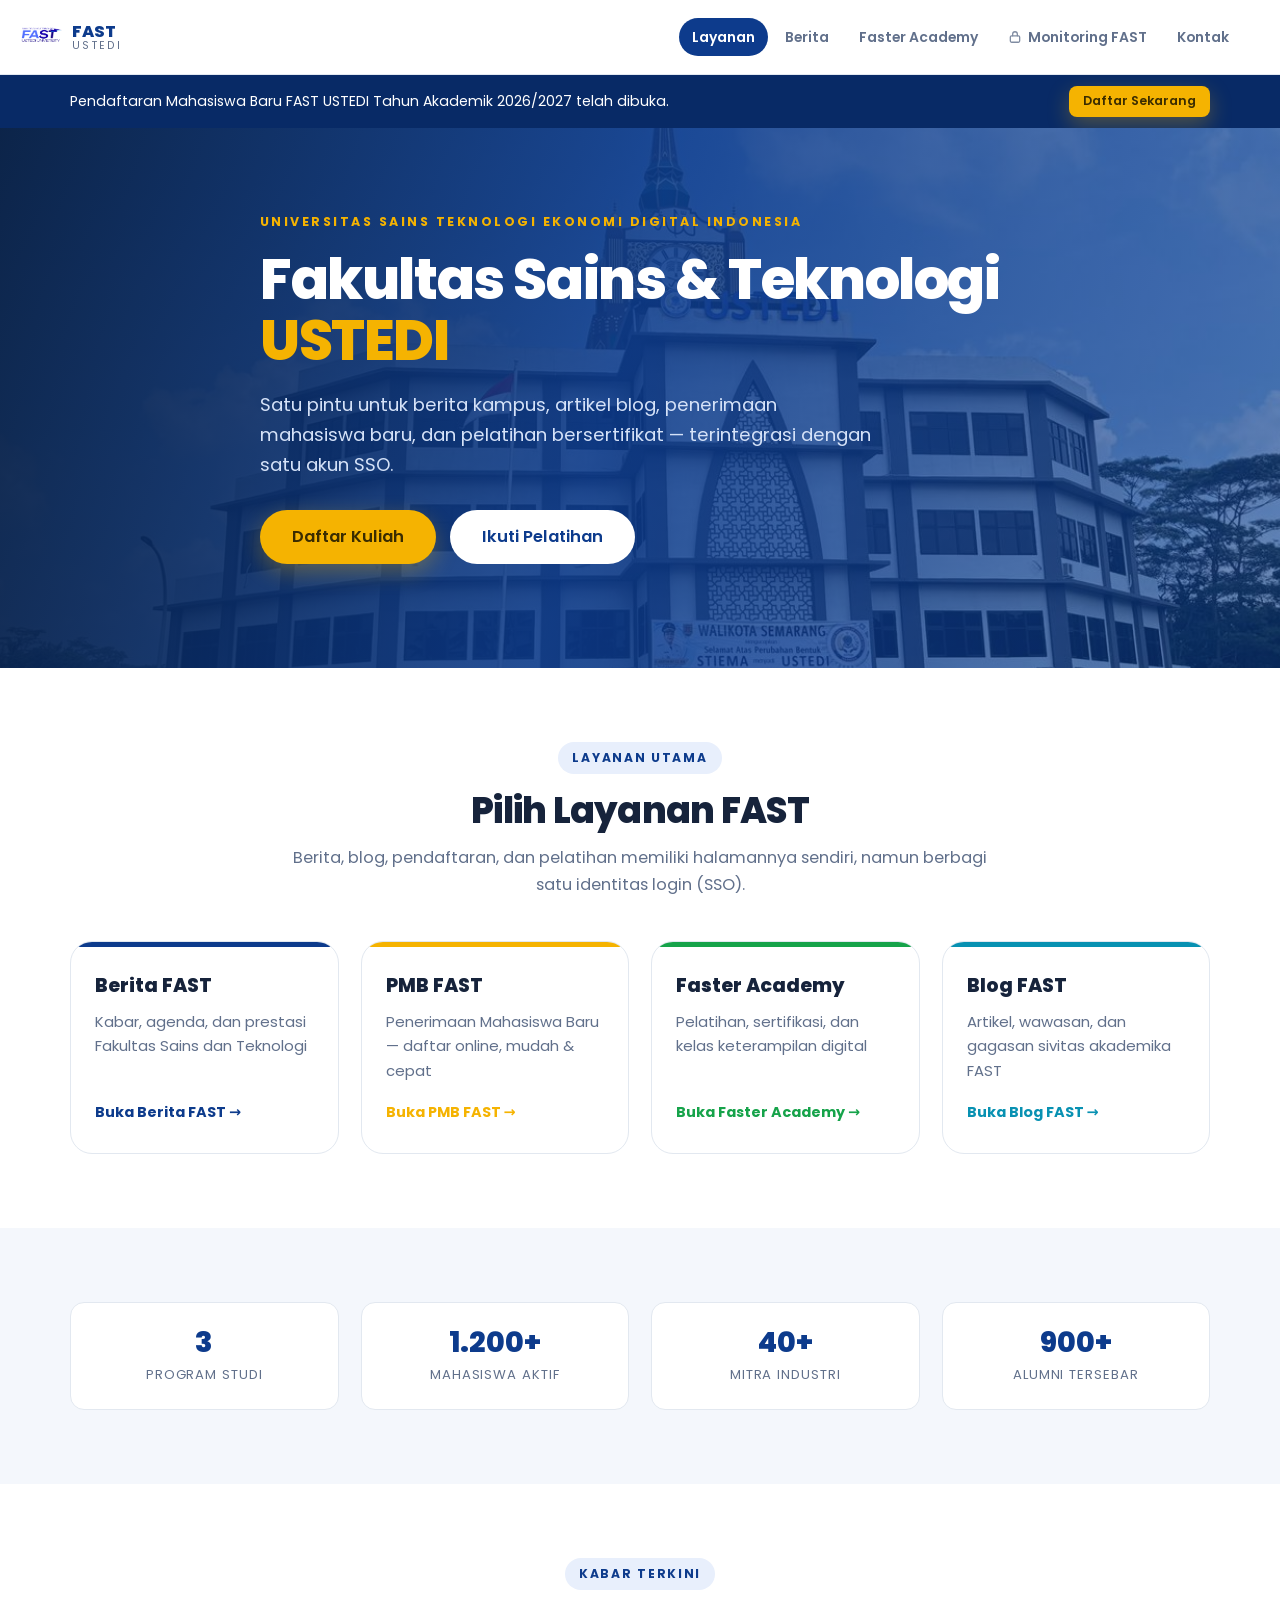
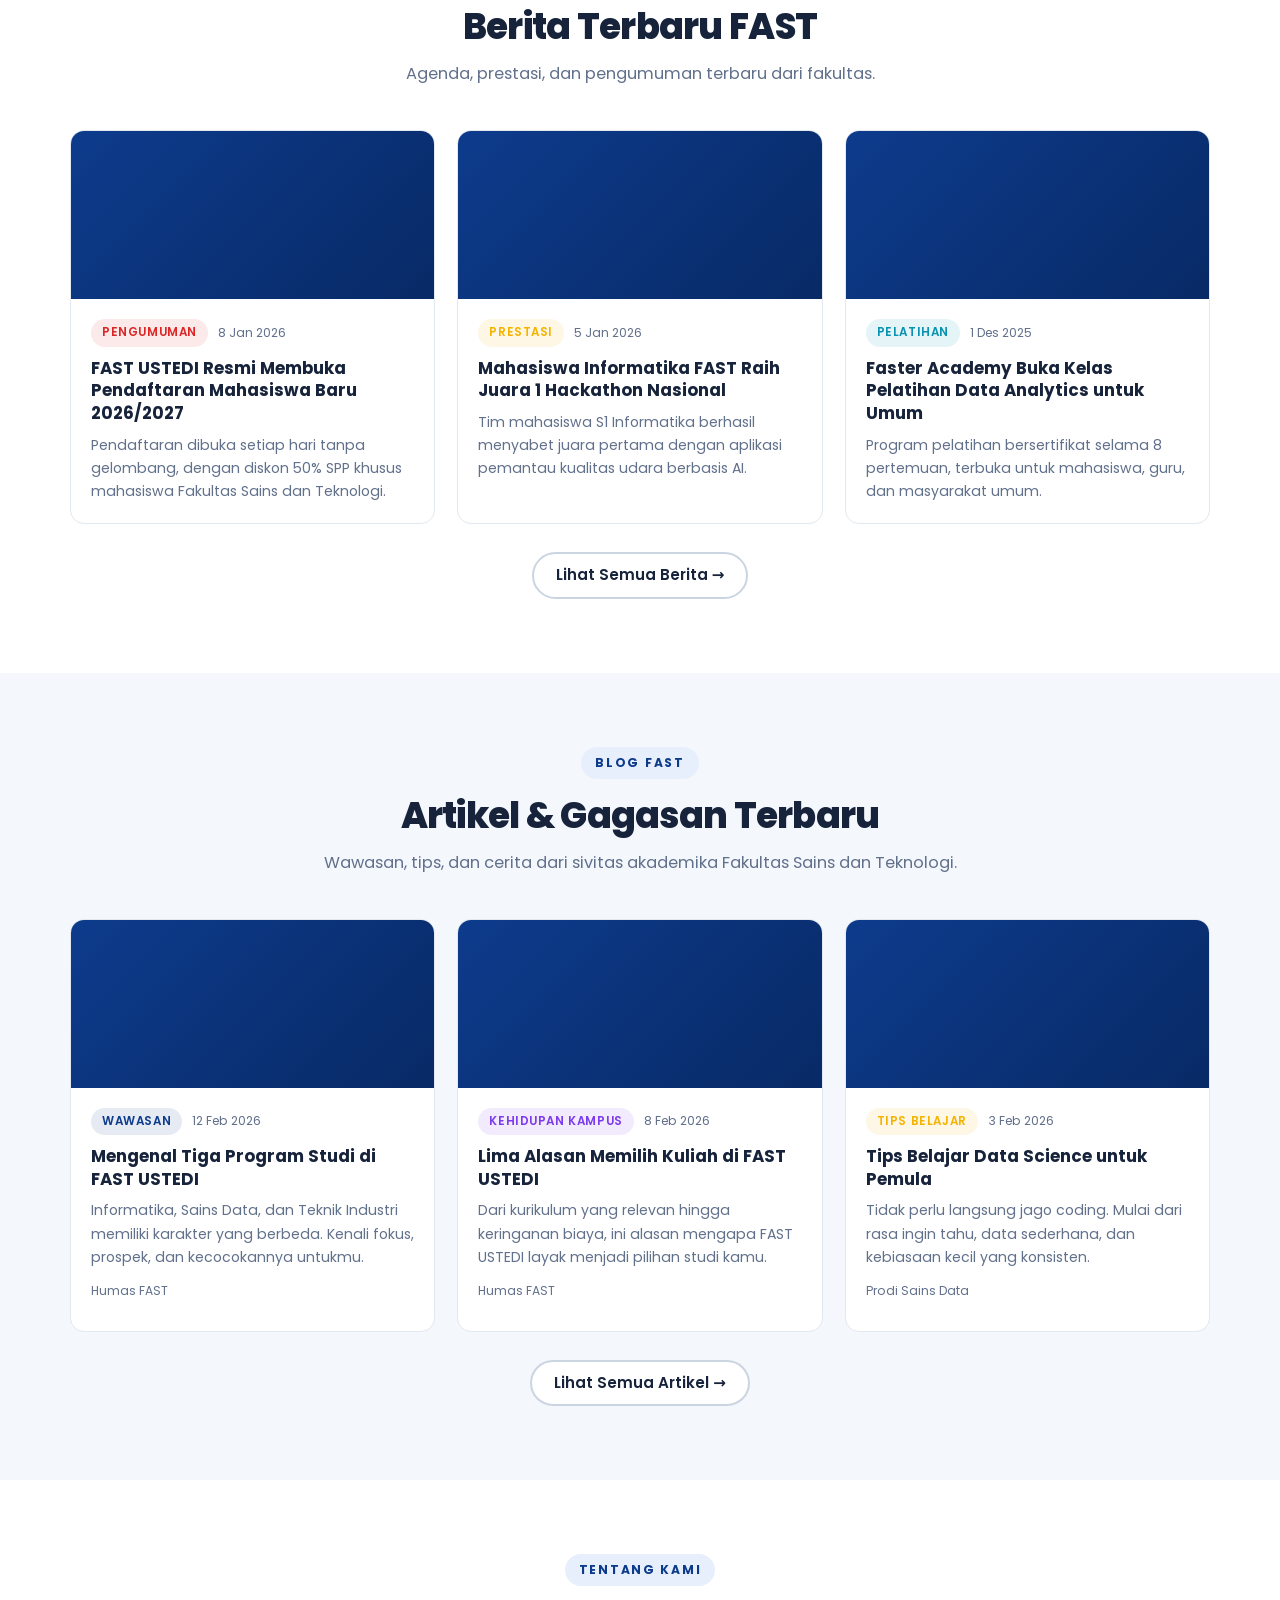
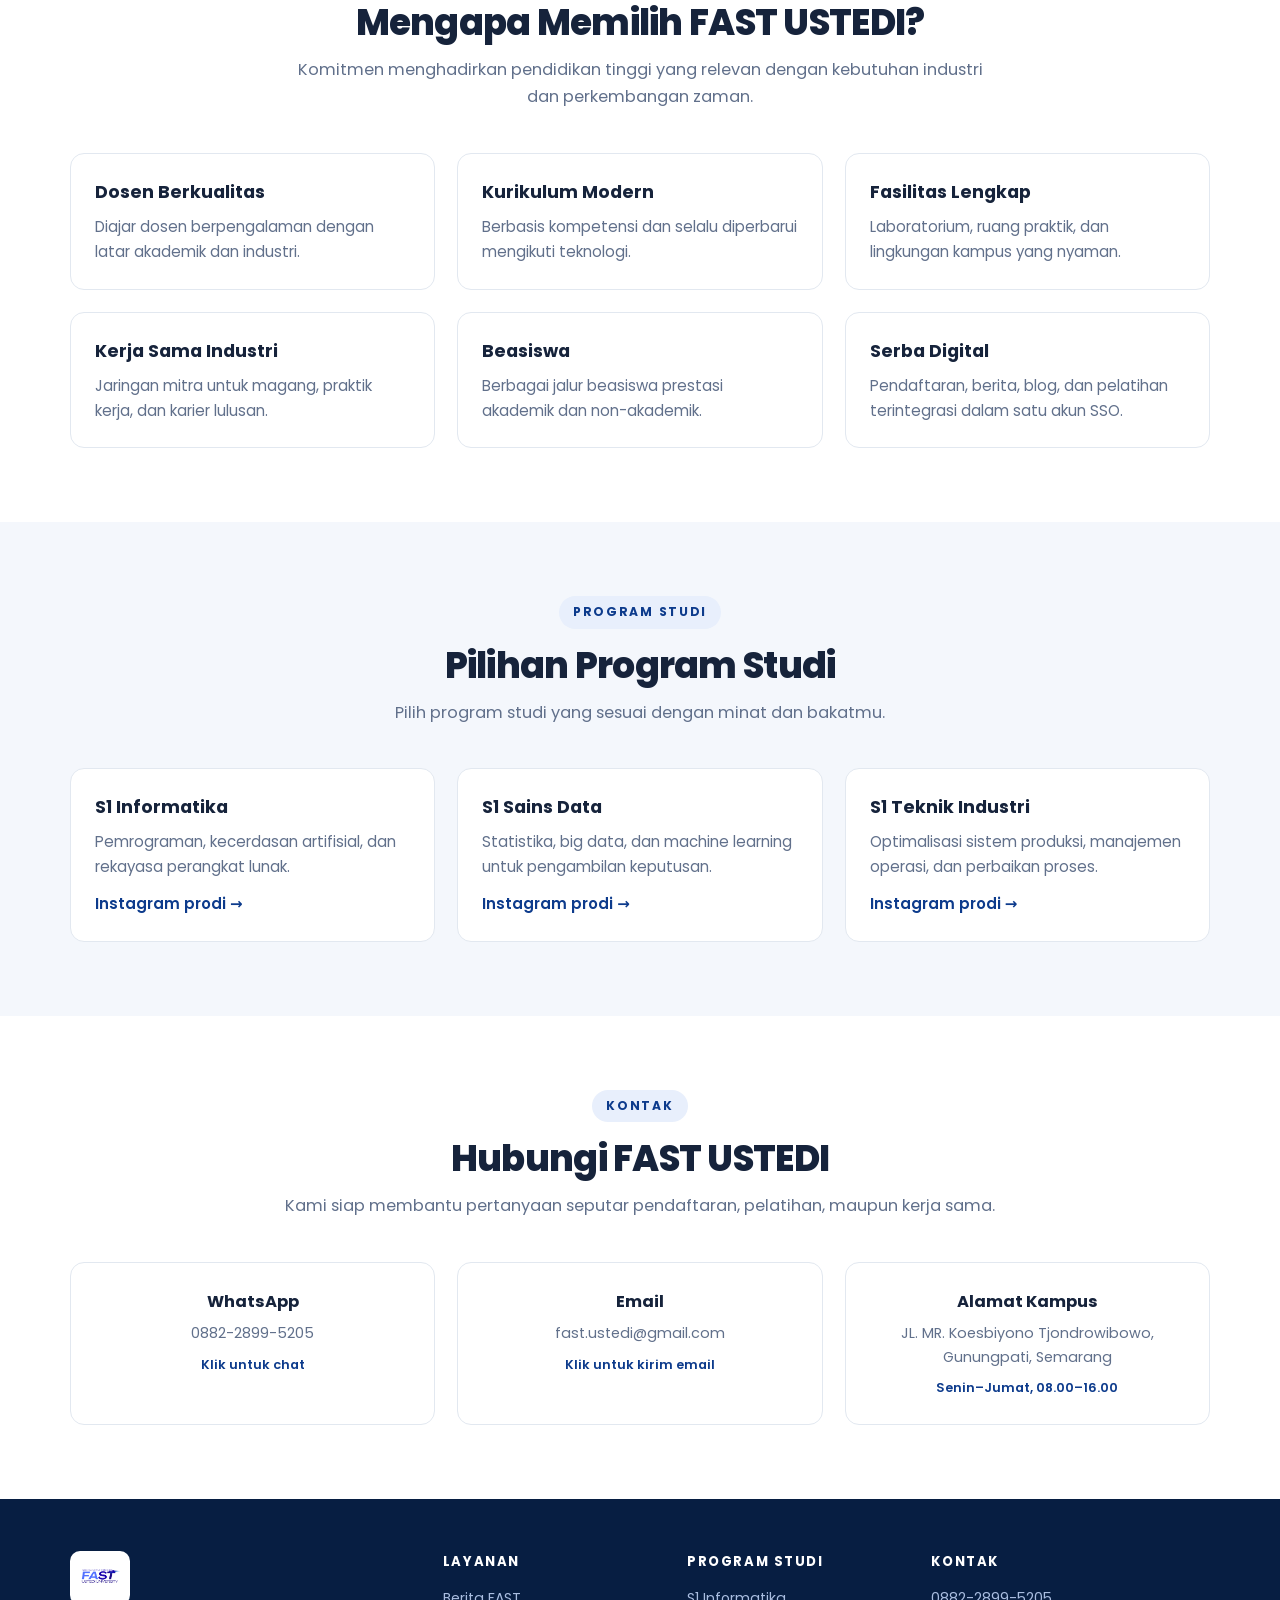
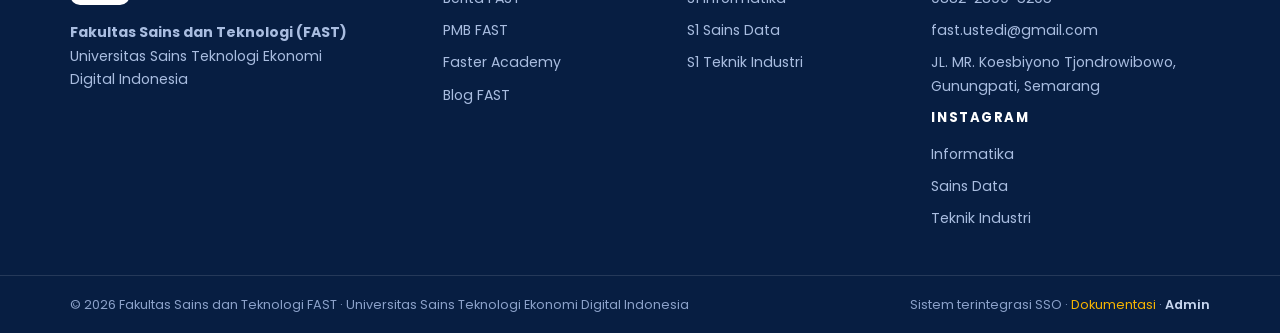
==== index.html @ b4bb08a5 "Tambah logo, alamat, dan kontak pada header export PDF Monitoring" ====
<!DOCTYPE html>
<html lang="id">
<head>
  <meta charset="UTF-8" />
  <meta name="viewport" content="width=device-width, initial-scale=1.0" />
  <meta name="description" content="Portal resmi Fakultas Sains dan Teknologi USTEDI — Berita, Blog, Penerimaan Mahasiswa Baru (PMB), dan Faster Academy dalam satu sistem terintegrasi SSO." />
  <meta name="theme-color" content="#0d3b8c" />
  <title>FAST USTEDI — Fakultas Sains dan Teknologi</title>
  <link rel="icon" href="/assets/img/logo-fast.png" />
  <link rel="preconnect" href="https://fonts.googleapis.com" />
  <link rel="preconnect" href="https://fonts.gstatic.com" crossorigin />
  <link href="https://fonts.googleapis.com/css2?family=Poppins:wght@400;500;600;700;800&display=swap" rel="stylesheet" />
  <link rel="stylesheet" href="/assets/css/fast.css?v=20261122i" />
  <link rel="stylesheet" href="/assets/css/portal.css?v=20261122i" />
</head>
<body class="portal">

  <div id="fast-header"></div>

  <!-- ===== PENGUMUMAN ===== -->
  <div class="pengumuman" id="pengumuman" hidden>
    <div class="wadah pengumuman-inner">
      <p id="pengumumanTeks"></p>
      <a href="#" id="pengumumanTautan" class="btn btn-aksen btn-mini">Selengkapnya</a>
    </div>
  </div>

  <!-- ===== HERO ===== -->
  <section class="hero">
    <div class="hero-bg" role="img" aria-label="Gedung USTEDI"></div>
    <div class="hero-tirai"></div>
    <div class="wadah hero-isi">
      <p class="hero-label" id="heroLabel">Universitas Sains Teknologi Ekonomi Digital Indonesia</p>
      <h1 id="heroJudul">Fakultas Sains &amp; Teknologi <span>USTEDI</span></h1>
      <p class="hero-sub" id="heroSub">
        Satu pintu untuk <strong>berita kampus</strong>, <strong>artikel blog</strong>,
        <strong>penerimaan mahasiswa baru</strong>, dan <strong>pelatihan bersertifikat</strong>
        — terintegrasi dengan satu akun SSO.
      </p>
      <div class="hero-aksi" id="heroAksi">
        <a href="/pmb/" class="btn btn-aksen btn-besar">Daftar Kuliah</a>
        <a href="https://script.google.com/macros/s/AKfycbxTc4rtNssp0LhMGoki5HW8PzXGcHeCmduIZ-xv4vrhisEWEd77s3qkzeuM16XjlFhzEQ/exec" target="_blank" rel="noopener" class="btn btn-putih btn-besar">Ikuti Pelatihan</a>
      </div>
    </div>
  </section>

  <!-- ===== TIGA LAYANAN ===== -->
  <section class="bagian" id="layanan">
    <div class="wadah">
      <div class="bagian-kepala">
        <span class="bagian-label">Layanan Utama</span>
        <h2 class="bagian-judul">Pilih Layanan FAST</h2>
        <p class="bagian-desk">Berita, blog, pendaftaran, dan pelatihan memiliki halamannya sendiri, namun berbagi satu identitas login (SSO).</p>
      </div>
      <div class="grid grid-4" id="kartuLayanan"></div>
    </div>
  </section>

  <!-- ===== STATISTIK ===== -->
  <section class="bagian bagian-alt" id="statistik">
    <div class="wadah">
      <div class="grid grid-4" id="statistikGrid"></div>
    </div>
  </section>

  <!-- ===== BERITA TERBARU ===== -->
  <section class="bagian" id="berita-terbaru">
    <div class="wadah">
      <div class="bagian-kepala">
        <span class="bagian-label">Kabar Terkini</span>
        <h2 class="bagian-judul">Berita Terbaru FAST</h2>
        <p class="bagian-desk">Agenda, prestasi, dan pengumuman terbaru dari fakultas.</p>
      </div>
      <div class="grid grid-3" id="beritaGrid">
        <div class="pemuat"><span class="pemuat-lingkar"></span><span>Memuat berita…</span></div>
      </div>
      <div class="tengah mt-3">
        <a href="/berita/" class="btn btn-garis">Lihat Semua Berita →</a>
      </div>
    </div>
  </section>

  <!-- ===== BLOG TERBARU ===== -->
  <section class="bagian bagian-alt" id="blog-terbaru">
    <div class="wadah">
      <div class="bagian-kepala">
        <span class="bagian-label">Blog FAST</span>
        <h2 class="bagian-judul">Artikel &amp; Gagasan Terbaru</h2>
        <p class="bagian-desk">Wawasan, tips, dan cerita dari sivitas akademika Fakultas Sains dan Teknologi.</p>
      </div>
      <div class="grid grid-3" id="blogGrid">
        <div class="pemuat"><span class="pemuat-lingkar"></span><span>Memuat artikel…</span></div>
      </div>
      <div class="tengah mt-3">
        <a href="/blog/" class="btn btn-garis">Lihat Semua Artikel →</a>
      </div>
    </div>
  </section>

  <!-- ===== KEUNGGULAN ===== -->
  <section class="bagian" id="keunggulan">
    <div class="wadah">
      <div class="bagian-kepala">
        <span class="bagian-label">Tentang Kami</span>
        <h2 class="bagian-judul">Mengapa Memilih FAST USTEDI?</h2>
        <p class="bagian-desk">Komitmen menghadirkan pendidikan tinggi yang relevan dengan kebutuhan industri dan perkembangan zaman.</p>
      </div>
      <div class="grid grid-3" id="keunggulanGrid"></div>
    </div>
  </section>

  <!-- ===== PROGRAM STUDI ===== -->
  <section class="bagian bagian-alt" id="program-studi">
    <div class="wadah">
      <div class="bagian-kepala">
        <span class="bagian-label">Program Studi</span>
        <h2 class="bagian-judul">Pilihan Program Studi</h2>
        <p class="bagian-desk">Pilih program studi yang sesuai dengan minat dan bakatmu.</p>
      </div>
      <div class="grid grid-3" id="prodiGrid"></div>
    </div>
  </section>

  <!-- ===== KONTAK ===== -->
  <section class="bagian" id="kontak">
    <div class="wadah">
      <div class="bagian-kepala">
        <span class="bagian-label">Kontak</span>
        <h2 class="bagian-judul">Hubungi FAST USTEDI</h2>
        <p class="bagian-desk">Kami siap membantu pertanyaan seputar pendaftaran, pelatihan, maupun kerja sama.</p>
      </div>
      <div class="grid grid-3" id="kontakGrid"></div>
    </div>
  </section>

  <div id="fast-footer"></div>

  <script>window.FAST_BASE = "/";</script>
  <script>window.FAST_PAGE = { modul: "portal", nav: [{ label: "Layanan", href: "#layanan" }, { label: "Berita", href: "#berita-terbaru" }, { label: "Blog", href: "#blog-terbaru" }, { label: "Kontak", href: "#kontak" }] };</script>
  <script src="/assets/js/config.js?v=20261122i"></script>
  <script src="/assets/js/cms.js?v=20261122i"></script>
  <script src="/assets/js/data.js?v=20261122i"></script>
  <script src="/assets/js/auth.js?v=20261122i"></script>
  <script src="/assets/js/ui.js?v=20261122i"></script>
  <script src="/assets/js/monitoring.js?v=20261122i"></script>
  <script src="/assets/js/portal.js?v=20261122i"></script>
</body>
</html>
---- assets/css/fast.css ----
/* =========================================================
   FAST USTEDI — Sistem Desain Bersama
   Dipakai oleh portal, berita, pmb, academy, dan admin.
   Urutan: token → dasar → tata letak → komponen → halaman.
   ========================================================= */

/* ---------------------------------------------------------
   1. TOKEN
   --------------------------------------------------------- */
:root {
  --utama: #0d3b8c;
  --utama-gelap: #082a66;
  --utama-terang: #e8effc;
  --aksen: #f5b301;
  --aksen-gelap: #d99a00;
  --hijau: #16a34a;
  --hijau-terang: #e8f7ee;
  --merah: #dc2626;
  --merah-terang: #fdecec;
  --biru-info: #2563eb;
  --bg: #ffffff;
  --bg-alt: #f4f7fc;
  --bg-gelap: #071e42;
  --kartu: #ffffff;
  --teks: #16233b;
  --teks-redup: #61708b;
  --garis: #e2e8f0;
  --garis-kuat: #cbd5e1;
  --radius: 14px;
  --radius-kecil: 10px;
  --radius-besar: 22px;
  --bayang: 0 10px 30px rgba(13, 59, 140, .08);
  --bayang-besar: 0 22px 54px rgba(13, 59, 140, .16);
  --font: "Poppins", system-ui, -apple-system, "Segoe UI", Roboto, sans-serif;
  --nav-tinggi: 74px;
  --transisi: .22s cubic-bezier(.4, 0, .2, 1);
  --wadah: 1180px;
}

/* ---------------------------------------------------------
   2. DASAR
   --------------------------------------------------------- */
* { margin: 0; padding: 0; box-sizing: border-box; }

html {
  scroll-behavior: smooth;
  scroll-padding-top: calc(var(--nav-tinggi) + 16px);
  -webkit-text-size-adjust: 100%;
}

body {
  font-family: var(--font);
  color: var(--teks);
  background: var(--bg);
  line-height: 1.65;
  -webkit-font-smoothing: antialiased;
  overflow-x: hidden;
}

body.fast-kunci { overflow: hidden; }

img { max-width: 100%; display: block; }
a { color: inherit; text-decoration: none; }
button { font-family: inherit; cursor: pointer; border: none; background: none; color: inherit; }
input, select, textarea { font-family: inherit; font-size: 1rem; color: inherit; }
ul, ol { list-style: none; }
code {
  font-family: ui-monospace, SFMono-Regular, Menlo, monospace;
  font-size: .86em;
  background: var(--utama-terang);
  color: var(--utama-gelap);
  padding: 2px 6px;
  border-radius: 5px;
}
hr { border: none; border-top: 1px solid var(--garis); margin: 22px 0; }
:focus-visible { outline: 3px solid rgba(245, 179, 1, .55); outline-offset: 2px; border-radius: 6px; }

/* ---------------------------------------------------------
   3. TATA LETAK
   --------------------------------------------------------- */
.wadah { width: 100%; max-width: var(--wadah); margin: 0 auto; padding: 0 20px; }
.wadah-sempit { max-width: 800px; }
.wadah-lebar { max-width: 1400px; }

.bagian { padding: 74px 0; }
.bagian-alt { background: var(--bg-alt); }
.bagian-gelap { background: var(--bg-gelap); color: #eaf1ff; }

.bagian-kepala { max-width: 720px; margin: 0 auto 42px; text-align: center; }
.bagian-label {
  display: inline-block; font-size: .76rem; font-weight: 700; letter-spacing: .14em;
  text-transform: uppercase; color: var(--utama); background: var(--utama-terang);
  padding: 6px 14px; border-radius: 999px; margin-bottom: 14px;
}
.bagian-judul { font-size: clamp(1.55rem, 3.4vw, 2.25rem); font-weight: 800; line-height: 1.25; letter-spacing: -.02em; }
.bagian-desk { color: var(--teks-redup); margin-top: 12px; font-size: 1.02rem; }
.bagian-gelap .bagian-judul { color: #fff; }
.bagian-gelap .bagian-desk { color: #a9bde0; }

.grid { display: grid; gap: 22px; }
.grid-2 { grid-template-columns: repeat(auto-fit, minmax(300px, 1fr)); }
.grid-3 { grid-template-columns: repeat(auto-fit, minmax(280px, 1fr)); }
.grid-4 { grid-template-columns: repeat(auto-fit, minmax(220px, 1fr)); }
.fleks { display: flex; gap: 14px; flex-wrap: wrap; align-items: center; }
.fleks-antara { display: flex; gap: 14px; flex-wrap: wrap; align-items: center; justify-content: space-between; }
.tengah { text-align: center; }
.sembunyi { display: none !important; }
.mt-1 { margin-top: 8px; } .mt-2 { margin-top: 16px; } .mt-3 { margin-top: 28px; }

/* ---------------------------------------------------------
   4. TOMBOL
   --------------------------------------------------------- */
.btn {
  display: inline-flex; align-items: center; justify-content: center; gap: 8px;
  padding: 12px 22px; border-radius: 999px; font-weight: 600; font-size: .95rem;
  transition: var(--transisi); white-space: nowrap; border: 2px solid transparent;
  line-height: 1.2;
}
.btn:disabled { opacity: .55; cursor: not-allowed; }
.btn-utama { background: var(--utama); color: #fff; box-shadow: 0 8px 22px rgba(13, 59, 140, .24); }
.btn-utama:hover:not(:disabled) { background: var(--utama-gelap); transform: translateY(-2px); }
.btn-aksen { background: var(--aksen); color: #3a2c00; box-shadow: 0 8px 22px rgba(245, 179, 1, .3); }
.btn-aksen:hover:not(:disabled) { background: var(--aksen-gelap); transform: translateY(-2px); }
.btn-hijau { background: var(--hijau); color: #fff; box-shadow: 0 8px 22px rgba(22, 163, 74, .26); }
.btn-hijau:hover:not(:disabled) { filter: brightness(.93); transform: translateY(-2px); }
.btn-garis { border-color: var(--garis-kuat); color: var(--teks); background: #fff; }
.btn-garis:hover:not(:disabled) { border-color: var(--utama); color: var(--utama); }
.btn-putih { background: #fff; color: var(--utama); }
.btn-putih:hover:not(:disabled) { background: #eef4ff; }
.btn-bahaya { background: var(--merah-terang); color: var(--merah); }
.btn-bahaya:hover:not(:disabled) { background: var(--merah); color: #fff; }
.btn-github { background: #24292f; color: #fff; width: 100%; }
.btn-github:hover:not(:disabled) { background: #0d1117; }
.btn-besar { padding: 15px 30px; font-size: 1.03rem; }
.btn-kecil { padding: 8px 16px; font-size: .85rem; }
.btn-mini { padding: 6px 12px; font-size: .78rem; border-radius: 8px; }
.btn-blok { width: 100%; }
.btn-ikon { width: 36px; height: 36px; padding: 0; border-radius: 9px; background: var(--bg-alt); }
.btn-ikon:hover { background: var(--utama-terang); color: var(--utama); }
.grup-btn { display: inline-flex; gap: 8px; align-items: center; }

/* ---------------------------------------------------------
   5. KARTU
   --------------------------------------------------------- */
.kartu {
  background: var(--kartu); border: 1px solid var(--garis); border-radius: var(--radius);
  padding: 24px; transition: var(--transisi);
}
.kartu-hover:hover { transform: translateY(-4px); box-shadow: var(--bayang-besar); border-color: var(--utama-terang); }
.kartu h3 { font-size: 1.1rem; font-weight: 700; margin-bottom: 8px; }
.kartu p { color: var(--teks-redup); font-size: .94rem; }

/* ---------------------------------------------------------
   6. LABEL / TAG / BADGE
   --------------------------------------------------------- */
.tag {
  display: inline-flex; align-items: center; gap: 6px; font-size: .74rem; font-weight: 600;
  padding: 4px 11px; border-radius: 999px; background: var(--utama-terang); color: var(--utama);
  text-transform: uppercase; letter-spacing: .05em;
}
.tag-hijau { background: var(--hijau-terang); color: var(--hijau); }
.tag-aksen { background: #fef4d8; color: #8a6400; }
.tag-merah { background: var(--merah-terang); color: var(--merah); }
.tag-abu { background: var(--bg-alt); color: var(--teks-redup); }
.tag-peran { display: inline-block; font-size: .68rem; font-weight: 700; padding: 3px 9px; border-radius: 999px; background: var(--utama-terang); color: var(--utama); margin: 2px 4px 0 0; text-transform: uppercase; letter-spacing: .04em; }

/* ---------------------------------------------------------
   7. FORMULIR
   --------------------------------------------------------- */
.form-baris { display: grid; gap: 16px; grid-template-columns: repeat(auto-fit, minmax(240px, 1fr)); }
.form-grup { display: flex; flex-direction: column; gap: 6px; margin-bottom: 4px; }
.form-grup label { font-weight: 600; font-size: .88rem; }
.form-grup .wajib { color: var(--merah); }
.form-grup input, .form-grup select, .form-grup textarea {
  padding: 11px 14px; border: 1.5px solid var(--garis-kuat); border-radius: var(--radius-kecil);
  background: #fff; transition: var(--transisi); width: 100%;
}
.form-grup input:focus, .form-grup select:focus, .form-grup textarea:focus {
  outline: none; border-color: var(--utama); box-shadow: 0 0 0 4px rgba(13, 59, 140, .1);
}
.form-grup textarea { resize: vertical; min-height: 96px; }
.form-grup .galat { color: var(--merah); font-size: .8rem; min-height: 1em; }
.form-grup.salah input, .form-grup.salah select, .form-grup.salah textarea { border-color: var(--merah); background: #fffafa; }
.form-petunjuk { font-size: .8rem; color: var(--teks-redup); }
fieldset { border: none; margin-bottom: 26px; }
legend {
  font-weight: 700; font-size: .95rem; color: var(--utama); margin-bottom: 16px;
  padding-bottom: 8px; border-bottom: 2px solid var(--utama-terang); width: 100%;
}
.radio-pil { display: inline-flex; align-items: center; gap: 8px; padding: 9px 16px; border: 1.5px solid var(--garis-kuat); border-radius: 999px; cursor: pointer; font-size: .9rem; transition: var(--transisi); }
.radio-pil:has(input:checked) { border-color: var(--utama); background: var(--utama-terang); font-weight: 600; }
.radio-pil input { accent-color: var(--utama); }
.kotak-centang { display: flex; gap: 10px; align-items: flex-start; font-size: .9rem; }
.kotak-centang input { width: auto; margin-top: 4px; accent-color: var(--utama); }

.peringatan { padding: 14px 18px; border-radius: var(--radius-kecil); font-size: .9rem; margin-bottom: 18px; border-left: 4px solid; }
.peringatan-galat { background: var(--merah-terang); color: #8a1c1c; border-color: var(--merah); }
.peringatan-sukses { background: var(--hijau-terang); color: #14663a; border-color: var(--hijau); }
.peringatan-info { background: var(--utama-terang); color: var(--utama-gelap); border-color: var(--utama); }
.peringatan-kuning { background: #fef7e3; color: #7a5a00; border-color: var(--aksen); }

/* ---------------------------------------------------------
   8. NAVIGASI BERSAMA
   --------------------------------------------------------- */
.fnav {
  position: sticky; top: 0; z-index: 900; background: rgba(255, 255, 255, .94);
  backdrop-filter: saturate(180%) blur(14px); border-bottom: 1px solid var(--garis);
  transition: var(--transisi);
}
.fnav.tergulir { box-shadow: 0 6px 22px rgba(13, 59, 140, .1); }
.fnav-inner { max-width: 1400px; margin: 0 auto; padding: 0 20px; height: var(--nav-tinggi); display: flex; align-items: center; gap: 18px; }
.fnav-brand { display: flex; align-items: center; gap: 10px; flex-shrink: 0; }
.fnav-brand img { height: 42px; width: auto; }
.fnav-brand-teks { display: flex; flex-direction: column; line-height: 1.05; }
.fnav-brand-teks strong { font-size: 1.02rem; font-weight: 800; color: var(--utama); letter-spacing: -.01em; }
.fnav-brand-teks small { font-size: .66rem; letter-spacing: .22em; color: var(--teks-redup); text-transform: uppercase; }
.fnav-menu { display: flex; align-items: center; gap: 4px; margin-left: auto; }
.fnav-layanan, .fnav-link {
  padding: 8px 13px; border-radius: 999px; font-size: .87rem; font-weight: 600;
  color: var(--teks-redup); transition: var(--transisi); white-space: nowrap;
}
.fnav-layanan:hover, .fnav-link:hover { background: var(--bg-alt); color: var(--utama); }
.fnav-layanan.aktif { background: var(--utama); color: #fff; }
.fnav-sep { width: 1px; height: 22px; background: var(--garis); margin: 0 6px; }
.fnav-khusus { background: var(--aksen); color: #3a2c00 !important; }
.fnav-khusus:hover { background: var(--aksen-gelap) !important; }
.fnav-monitoring { display: inline-flex; align-items: center; gap: 6px; }
.fnav-monitoring svg { flex-shrink: 0; opacity: .8; }
.fnav-monitoring.terbuka { color: var(--hijau); }
.fnav-monitoring.terbuka:hover { color: var(--hijau); background: var(--hijau-terang); }
.fnav-user { display: flex; align-items: center; gap: 10px; flex-shrink: 0; }
.fnav-toggle { display: none; flex-direction: column; gap: 5px; padding: 8px; margin-left: auto; }
.fnav-toggle span { width: 22px; height: 2.5px; background: var(--teks); border-radius: 2px; transition: var(--transisi); }
.fnav-toggle.aktif span:nth-child(1) { transform: translateY(7.5px) rotate(45deg); }
.fnav-toggle.aktif span:nth-child(2) { opacity: 0; }
.fnav-toggle.aktif span:nth-child(3) { transform: translateY(-7.5px) rotate(-45deg); }

/* Akun */
.fnav-akun { position: relative; }
.fnav-akun-tombol { display: flex; align-items: center; gap: 8px; padding: 5px 12px 5px 5px; border: 1.5px solid var(--garis); border-radius: 999px; background: #fff; transition: var(--transisi); }
.fnav-akun-tombol:hover { border-color: var(--utama); }
.fnav-ava { width: 30px; height: 30px; border-radius: 50%; overflow: hidden; display: grid; place-items: center; background: var(--utama-terang); }
.fnav-ava img { width: 100%; height: 100%; object-fit: cover; }
.fnav-ava-huruf { font-weight: 700; color: var(--utama); font-size: .9rem; }
.fnav-akun-nama { font-size: .84rem; font-weight: 600; }
.fnav-karet { font-size: .7rem; color: var(--teks-redup); }
.fnav-drop {
  position: absolute; right: 0; top: calc(100% + 10px); min-width: 250px; background: #fff;
  border: 1px solid var(--garis); border-radius: var(--radius); box-shadow: var(--bayang-besar);
  padding: 8px; z-index: 950;
}
.fnav-drop-kepala { padding: 10px 12px 12px; border-bottom: 1px solid var(--garis); margin-bottom: 6px; }
.fnav-drop-kepala strong { display: block; font-size: .9rem; }
.fnav-drop-kepala small { color: var(--teks-redup); font-size: .78rem; word-break: break-all; }
.fnav-drop-item { display: block; width: 100%; text-align: left; padding: 9px 12px; border-radius: 8px; font-size: .87rem; font-weight: 500; transition: var(--transisi); }
.fnav-drop-item:hover { background: var(--bg-alt); color: var(--utama); }
.fnav-drop-keluar { color: var(--merah); }
.fnav-drop-keluar:hover { background: var(--merah-terang); color: var(--merah); }

/* ---------------------------------------------------------
   9. FOOTER
   --------------------------------------------------------- */
.ffoot { background: var(--bg-gelap); color: #c7d6f0; margin-top: auto; }
.ffoot-grid { display: grid; gap: 30px; grid-template-columns: 1.6fr 1fr 1fr 1.3fr; padding-top: 52px; padding-bottom: 36px; }
.ffoot-kolom h4 { color: #fff; font-size: .82rem; text-transform: uppercase; letter-spacing: .12em; margin-bottom: 14px; }
.ffoot-kolom p, .ffoot-kolom a { display: block; font-size: .88rem; margin-bottom: 9px; color: #a9bde0; transition: var(--transisi); }
.ffoot-kolom a:hover { color: var(--aksen); }
.ffoot-merek p { color: #a9bde0; font-size: .88rem; max-width: 300px; }
.ffoot-logo { height: 54px; width: auto; margin-bottom: 16px; background: #fff; padding: 7px 10px; border-radius: 10px; }
.ffoot-bawah { border-top: 1px solid rgba(255, 255, 255, .12); padding: 18px 0; }
.ffoot-bawah .wadah { display: flex; justify-content: space-between; gap: 12px; flex-wrap: wrap; }
.ffoot-bawah p { font-size: .8rem; color: #8ba1c9; }
.ffoot-sso a { color: var(--aksen); }
.ffoot-admin { color: #c7d6f0 !important; font-weight: 600; }
.ffoot-admin:hover { color: var(--aksen) !important; }

/* ---------------------------------------------------------
   10. MODAL & TOAST
   --------------------------------------------------------- */
.fmodal { position: fixed; inset: 0; z-index: 1000; display: grid; place-items: center; padding: 18px; }
.fmodal[hidden] { display: none; }
.fmodal-latar { position: absolute; inset: 0; background: rgba(7, 30, 66, .62); backdrop-filter: blur(3px); }
.fmodal-kotak {
  position: relative; width: 100%; max-width: 430px; background: #fff; border-radius: var(--radius-besar);
  padding: 32px 28px 26px; box-shadow: var(--bayang-besar); animation: fastNaik .3s ease;
  max-height: 92vh; overflow-y: auto;
}
.fmodal-lebar { max-width: 760px; }
@keyframes fastNaik { from { opacity: 0; transform: translateY(22px) scale(.97); } to { opacity: 1; transform: none; } }
.fmodal-tutup { position: absolute; top: 14px; right: 16px; font-size: 1.05rem; color: var(--teks-redup); width: 32px; height: 32px; border-radius: 50%; transition: var(--transisi); }
.fmodal-tutup:hover { background: var(--bg-alt); color: var(--merah); }
.fmodal-kepala { text-align: center; margin-bottom: 24px; }
.fmodal-kepala img { height: 56px; margin: 0 auto 14px; }
.fmodal-kepala h2 { font-size: 1.28rem; font-weight: 800; }
.fmodal-kepala p { color: var(--teks-redup); font-size: .88rem; margin-top: 6px; }
.sso-tombol { display: flex; flex-direction: column; gap: 12px; align-items: center; }
.sso-tombol > div { width: 100%; display: flex; justify-content: center; }
.sso-pemisah { display: flex; align-items: center; gap: 12px; margin: 20px 0; color: var(--teks-redup); font-size: .78rem; }
.sso-pemisah::before, .sso-pemisah::after { content: ""; flex: 1; height: 1px; background: var(--garis); }
.sso-demo label { font-size: .82rem; font-weight: 600; }
.sso-demo-baris { display: flex; gap: 8px; margin: 8px 0; }
.sso-demo-baris input { flex: 1; padding: 10px 13px; border: 1.5px solid var(--garis-kuat); border-radius: var(--radius-kecil); }
.sso-demo small { color: var(--teks-redup); font-size: .75rem; line-height: 1.7; }
.sso-catatan { margin-top: 18px; font-size: .78rem; color: var(--teks-redup); text-align: center; }
.sso-catatan a { color: var(--utama); font-weight: 600; }
.sso-belum { font-size: .78rem; color: var(--teks-redup); background: var(--bg-alt); padding: 10px; border-radius: 8px; text-align: center; }

/* Gerbang Monitoring FAST */
.mon-ikon {
  width: 58px; height: 58px; margin: 0 auto 14px; border-radius: 50%;
  display: grid; place-items: center; background: var(--utama-terang); color: var(--utama);
}
.mon-ikon svg { width: 26px; height: 26px; }
.mon-field { margin-bottom: 16px; }
.mon-field label { display: block; font-weight: 600; font-size: .86rem; margin-bottom: 6px; }
.mon-field input {
  width: 100%; padding: 12px 14px; border: 1.5px solid var(--garis-kuat);
  border-radius: var(--radius-kecil); background: #fff;
}
.mon-field input:focus {
  outline: none; border-color: var(--utama); box-shadow: 0 0 0 4px rgba(13, 59, 140, .1);
}
.mon-pass { position: relative; }
.mon-pass input { padding-right: 50px; }
.mon-pass button {
  position: absolute; right: 6px; top: 35px; width: 38px; height: 38px;
  border-radius: 8px; display: grid; place-items: center; color: var(--teks-redup);
}
.mon-pass button:hover { background: var(--bg-alt); color: var(--utama); }
.mon-pesan {
  padding: 11px 14px; border-radius: 9px; font-size: .84rem; margin-bottom: 16px;
  border-left: 4px solid var(--merah); background: var(--merah-terang); color: #8a1c1c;
}
.mon-pesan.info { border-color: var(--utama); background: var(--utama-terang); color: var(--utama-gelap); }
.btn-blok { width: 100%; }
.mon-sukses { text-align: center; }
.mon-sukses p { color: var(--teks-redup); font-size: .9rem; margin-bottom: 16px; }
.mon-catatan {
  margin-top: 18px; font-size: .76rem; color: var(--teks-redup);
  text-align: center; line-height: 1.6;
}

.fast-toasts { position: fixed; bottom: 22px; right: 22px; z-index: 1200; display: flex; flex-direction: column; gap: 10px; max-width: 340px; }
.fast-toast {
  padding: 13px 18px; border-radius: var(--radius-kecil); background: #fff; border-left: 4px solid var(--utama);
  box-shadow: var(--bayang-besar); font-size: .88rem; font-weight: 500; opacity: 0; transform: translateX(24px);
  transition: var(--transisi);
}
.fast-toast.tampil { opacity: 1; transform: none; }
.fast-toast-sukses { border-color: var(--hijau); }
.fast-toast-galat { border-color: var(--merah); }
.fast-toast-info { border-color: var(--utama); }

/* ---------------------------------------------------------
   11. TABEL
   --------------------------------------------------------- */
.tabel-bungkus { overflow-x: auto; border: 1px solid var(--garis); border-radius: var(--radius); background: #fff; }
table.tabel { width: 100%; border-collapse: collapse; font-size: .87rem; min-width: 620px; }
table.tabel th { background: var(--bg-alt); text-align: left; padding: 13px 15px; font-weight: 700; font-size: .78rem; text-transform: uppercase; letter-spacing: .05em; color: var(--teks-redup); white-space: nowrap; }
table.tabel td { padding: 13px 15px; border-top: 1px solid var(--garis); vertical-align: middle; }
table.tabel tbody tr:hover { background: #fafcff; }

/* ---------------------------------------------------------
   12. KEADAAN KOSONG / MUAT
   --------------------------------------------------------- */
.pemuat { display: grid; place-items: center; padding: 60px 20px; color: var(--teks-redup); gap: 14px; }
.pemuat-lingkar { width: 36px; height: 36px; border: 3px solid var(--utama-terang); border-top-color: var(--utama); border-radius: 50%; animation: fastPusing .8s linear infinite; }
@keyframes fastPusing { to { transform: rotate(360deg); } }
.kosong { text-align: center; padding: 56px 24px; color: var(--teks-redup); }
.kosong h3 { color: var(--teks); font-size: 1.1rem; margin-bottom: 6px; }

/* ---------------------------------------------------------
   13. RANGKA / SKELETON
   --------------------------------------------------------- */
.rangka { background: linear-gradient(90deg, #eef2f8 25%, #f7f9fd 50%, #eef2f8 75%); background-size: 200% 100%; animation: fastKilau 1.3s infinite; border-radius: 8px; }
@keyframes fastKilau { from { background-position: 200% 0; } to { background-position: -200% 0; } }

/* ---------------------------------------------------------
   14. RESPONSIF
   --------------------------------------------------------- */
@media (max-width: 1080px) {
  .ffoot-grid { grid-template-columns: 1fr 1fr; }
}
@media (max-width: 900px) {
  .fnav-menu {
    position: fixed; inset: var(--nav-tinggi) 0 auto 0; flex-direction: column; align-items: stretch;
    background: #fff; padding: 16px 20px 26px; gap: 4px; border-bottom: 1px solid var(--garis);
    box-shadow: var(--bayang-besar); transform: translateY(-130%); transition: var(--transisi);
    max-height: calc(100vh - var(--nav-tinggi)); overflow-y: auto; margin-left: 0;
  }
  .fnav-menu.buka { transform: none; }
  .fnav-layanan, .fnav-link { padding: 12px 14px; border-radius: var(--radius-kecil); font-size: .95rem; }
  .fnav-sep { width: 100%; height: 1px; margin: 8px 0; }
  .fnav-toggle { display: flex; }
  .fnav-user { order: 3; }
  .fnav-akun-nama { display: none; }
  .bagian { padding: 56px 0; }
}
@media (max-width: 620px) {
  .ffoot-grid { grid-template-columns: 1fr; gap: 26px; }
  .fast-toasts { left: 14px; right: 14px; bottom: 14px; max-width: none; }
  .btn { padding: 11px 18px; }
  .kartu { padding: 20px; }
}

@media print {
  .fnav, .ffoot, .fast-toasts { display: none !important; }
}
---- assets/css/portal.css ----
/* =========================================================
   Portal FAST USTEDI — gaya khusus halaman depan
   ========================================================= */

/* ----- Bilah pengumuman ----- */
.pengumuman { background: var(--utama-gelap); color: #fff; }
.pengumuman[hidden] { display: none; }
.pengumuman-inner { display: flex; align-items: center; gap: 14px; padding-top: 11px; padding-bottom: 11px; flex-wrap: wrap; }
.pengumuman p { flex: 1; font-size: .88rem; min-width: 200px; }
.pengumuman .btn { flex-shrink: 0; }

/* ----- Hero ----- */
.hero { position: relative; min-height: 540px; display: grid; align-items: center; overflow: hidden; }
.hero-bg {
  position: absolute; inset: 0;
  background: url("../../assets/img/gedung-usted.jpeg") center/cover no-repeat;
  transform: scale(1.04);
}
.hero-tirai {
  position: absolute; inset: 0;
  background: linear-gradient(105deg, rgba(7, 30, 66, .95) 0%, rgba(13, 59, 140, .87) 48%, rgba(13, 59, 140, .55) 100%);
}
.hero-isi { position: relative; padding-top: 82px; padding-bottom: 82px; color: #fff; max-width: 800px; }
.hero-label { font-size: .78rem; letter-spacing: .2em; text-transform: uppercase; color: var(--aksen); font-weight: 700; margin-bottom: 16px; }
.hero h1 { font-size: clamp(2rem, 5.2vw, 3.5rem); font-weight: 800; line-height: 1.1; letter-spacing: -.025em; margin-bottom: 18px; }
.hero h1 span { color: var(--aksen); }
.hero-sub { font-size: clamp(1rem, 1.9vw, 1.14rem); color: #d5e2f8; max-width: 620px; margin-bottom: 30px; }
.hero-sub strong { color: #fff; }
.hero-aksi { display: flex; gap: 14px; flex-wrap: wrap; margin-bottom: 20px; }

/* ----- Kartu layanan ----- */
.kartu-layanan { position: relative; overflow: hidden; padding: 28px 24px; border-radius: var(--radius-besar); border: 1px solid var(--garis); background: #fff; display: flex; flex-direction: column; transition: var(--transisi); }
.kartu-layanan::before { content: ""; position: absolute; inset: 0 0 auto 0; height: 5px; background: var(--warna, var(--utama)); }
.kartu-layanan:hover { transform: translateY(-6px); box-shadow: var(--bayang-besar); border-color: transparent; }
.kartu-layanan h3 { font-size: 1.2rem; font-weight: 800; margin-bottom: 8px; }
.kartu-layanan p { color: var(--teks-redup); font-size: .93rem; flex: 1; margin-bottom: 18px; }
.kl-tautan { font-weight: 700; font-size: .9rem; color: var(--warna, var(--utama)); display: inline-flex; align-items: center; gap: 6px; }
.kartu-layanan:hover .kl-tautan { gap: 11px; }

/* ----- Statistik ----- */
.stat-kartu { background: #fff; border: 1px solid var(--garis); border-radius: var(--radius); padding: 24px; text-align: center; }
.stat-nilai { font-size: 1.8rem; font-weight: 800; color: var(--utama); line-height: 1.1; }
.stat-label { font-size: .82rem; color: var(--teks-redup); margin-top: 5px; text-transform: uppercase; letter-spacing: .07em; }

/* ----- Kartu berita ----- */
.berita-kartu { background: #fff; border: 1px solid var(--garis); border-radius: var(--radius); overflow: hidden; display: flex; flex-direction: column; transition: var(--transisi); }
.berita-kartu:hover { transform: translateY(-5px); box-shadow: var(--bayang-besar); }
.berita-sampul { height: 168px; background: linear-gradient(135deg, var(--utama) 0%, var(--utama-gelap) 100%); display: grid; place-items: center; font-size: 2.4rem; color: #fff; flex-shrink: 0; }
.berita-isi { padding: 20px; display: flex; flex-direction: column; flex: 1; }
.berita-meta { display: flex; gap: 10px; align-items: center; font-size: .76rem; color: var(--teks-redup); margin-bottom: 10px; flex-wrap: wrap; }
.berita-kartu h3 { font-size: 1.05rem; font-weight: 700; line-height: 1.35; margin-bottom: 9px; }
.berita-kartu:hover h3 { color: var(--utama); }
.berita-ringkas { color: var(--teks-redup); font-size: .88rem; flex: 1; }

/* ----- Kartu kelas academy ----- */
.kelas-kartu { background: #fff; border: 1px solid var(--garis); border-radius: var(--radius); padding: 22px; display: flex; flex-direction: column; transition: var(--transisi); }
.kelas-kartu:hover { transform: translateY(-5px); box-shadow: var(--bayang-besar); }
.kelas-atas { display: flex; justify-content: space-between; align-items: flex-start; gap: 12px; margin-bottom: 12px; }
.kelas-kartu h3 { font-size: 1.03rem; font-weight: 700; line-height: 1.35; margin-bottom: 8px; }
.kelas-rinci { display: flex; flex-wrap: wrap; gap: 8px 16px; font-size: .82rem; color: var(--teks-redup); margin: 12px 0 16px; }
.kelas-rinci span { display: inline-flex; align-items: center; gap: 5px; }
.kelas-kaki { margin-top: auto; display: flex; justify-content: space-between; align-items: center; gap: 12px; padding-top: 14px; border-top: 1px solid var(--garis); flex-wrap: wrap; }
.kelas-biaya { font-weight: 800; color: var(--hijau); font-size: 1.05rem; }

/* ----- Kontak ----- */
.kontak-kartu { background: #fff; border: 1px solid var(--garis); border-radius: var(--radius); padding: 26px; text-align: center; transition: var(--transisi); }
.kontak-kartu:hover { transform: translateY(-4px); box-shadow: var(--bayang); }
.kontak-kartu h3 { font-size: 1.02rem; margin-bottom: 6px; }
.kontak-kartu p { color: var(--teks-redup); font-size: .9rem; }
.kontak-kartu small { color: var(--utama); font-size: .8rem; display: block; margin-top: 8px; font-weight: 600; }

@media (max-width: 620px) {
  .hero { min-height: 470px; }
  .hero-isi { padding-top: 60px; padding-bottom: 60px; }
  .hero-aksi .btn { flex: 1; }
}
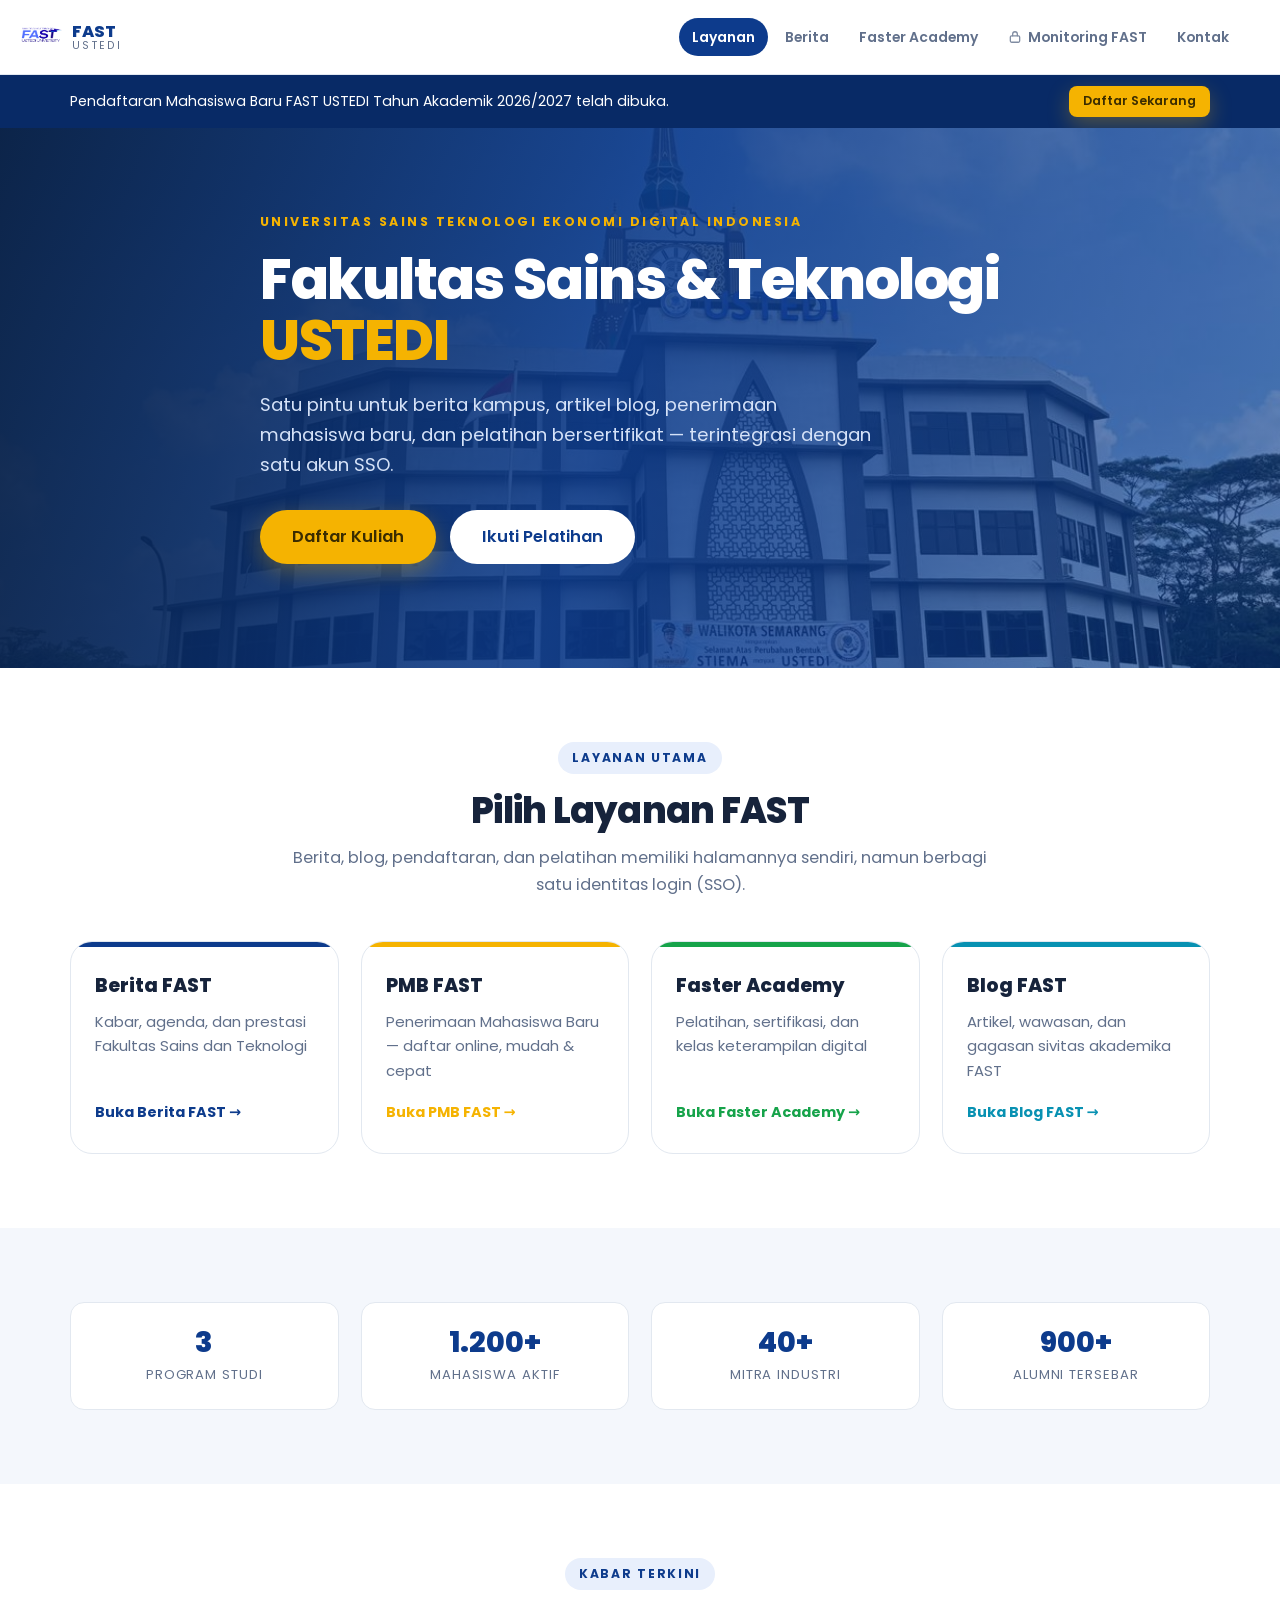
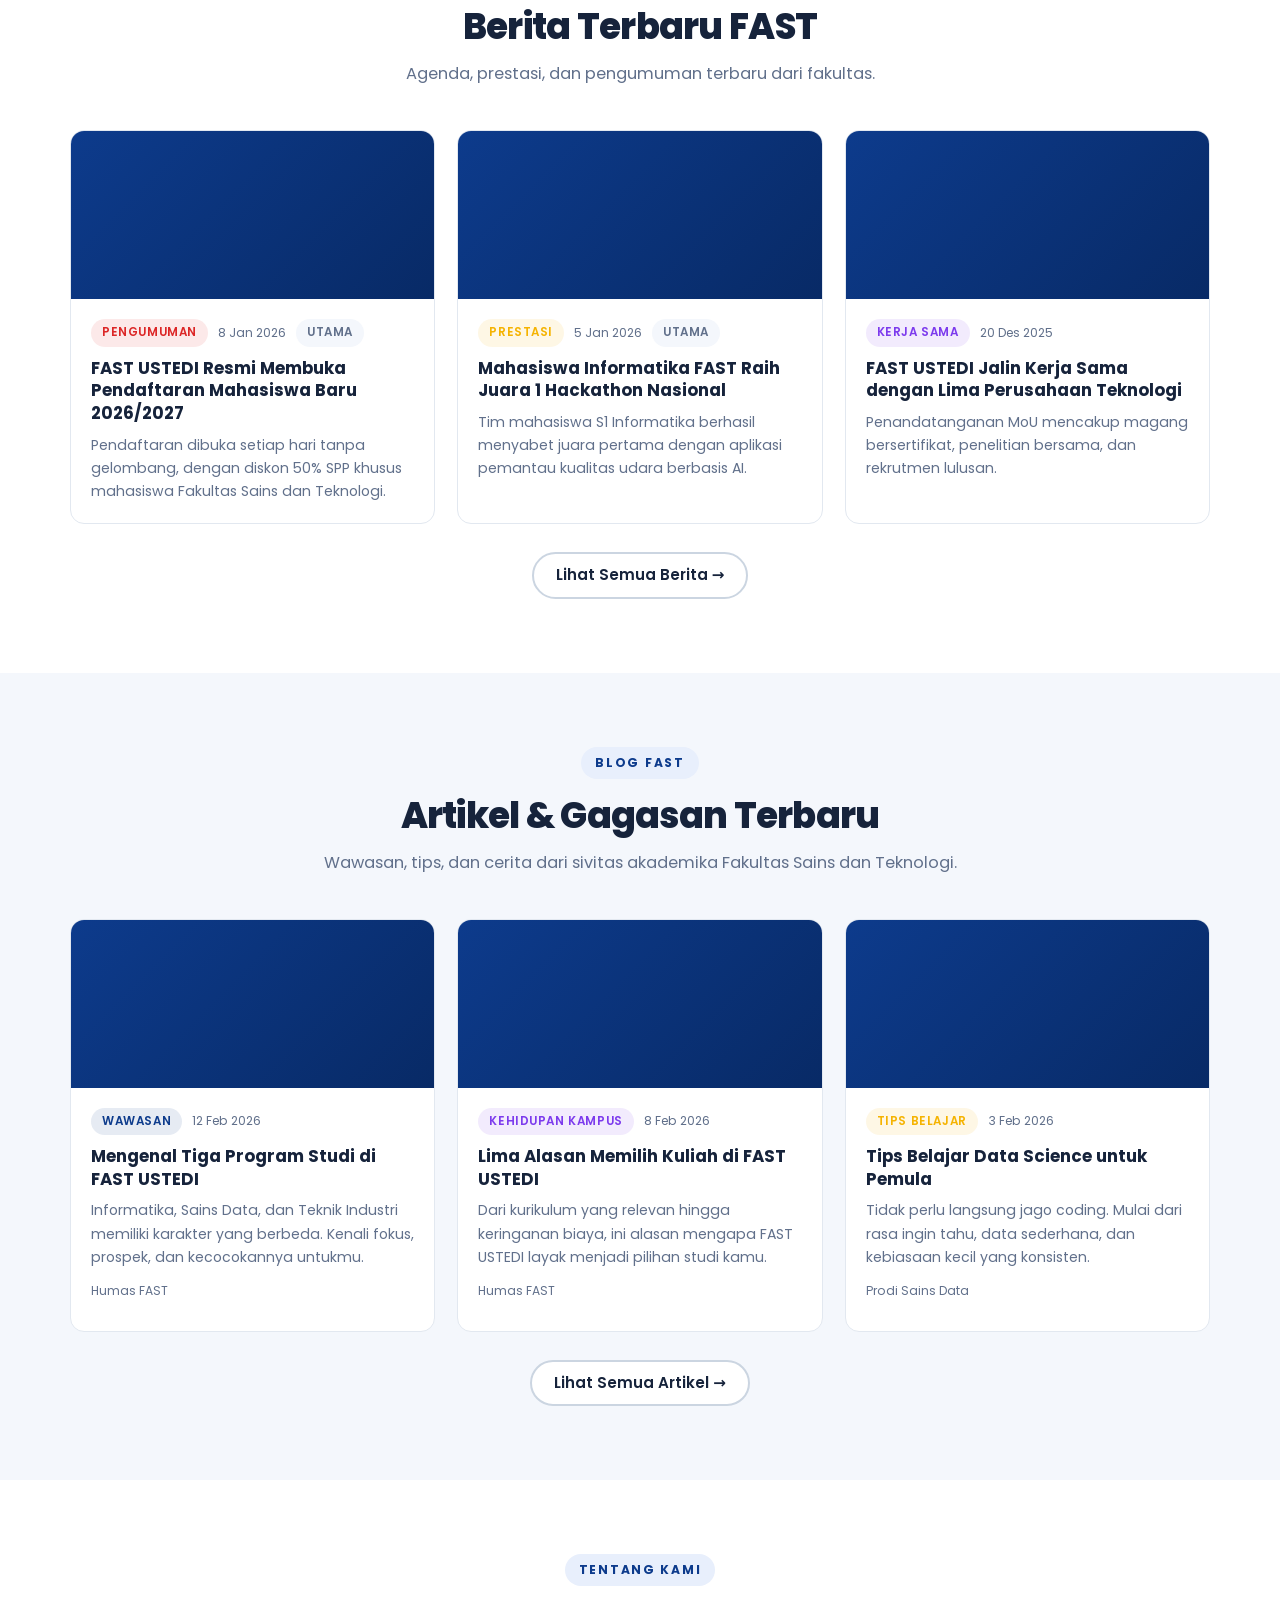
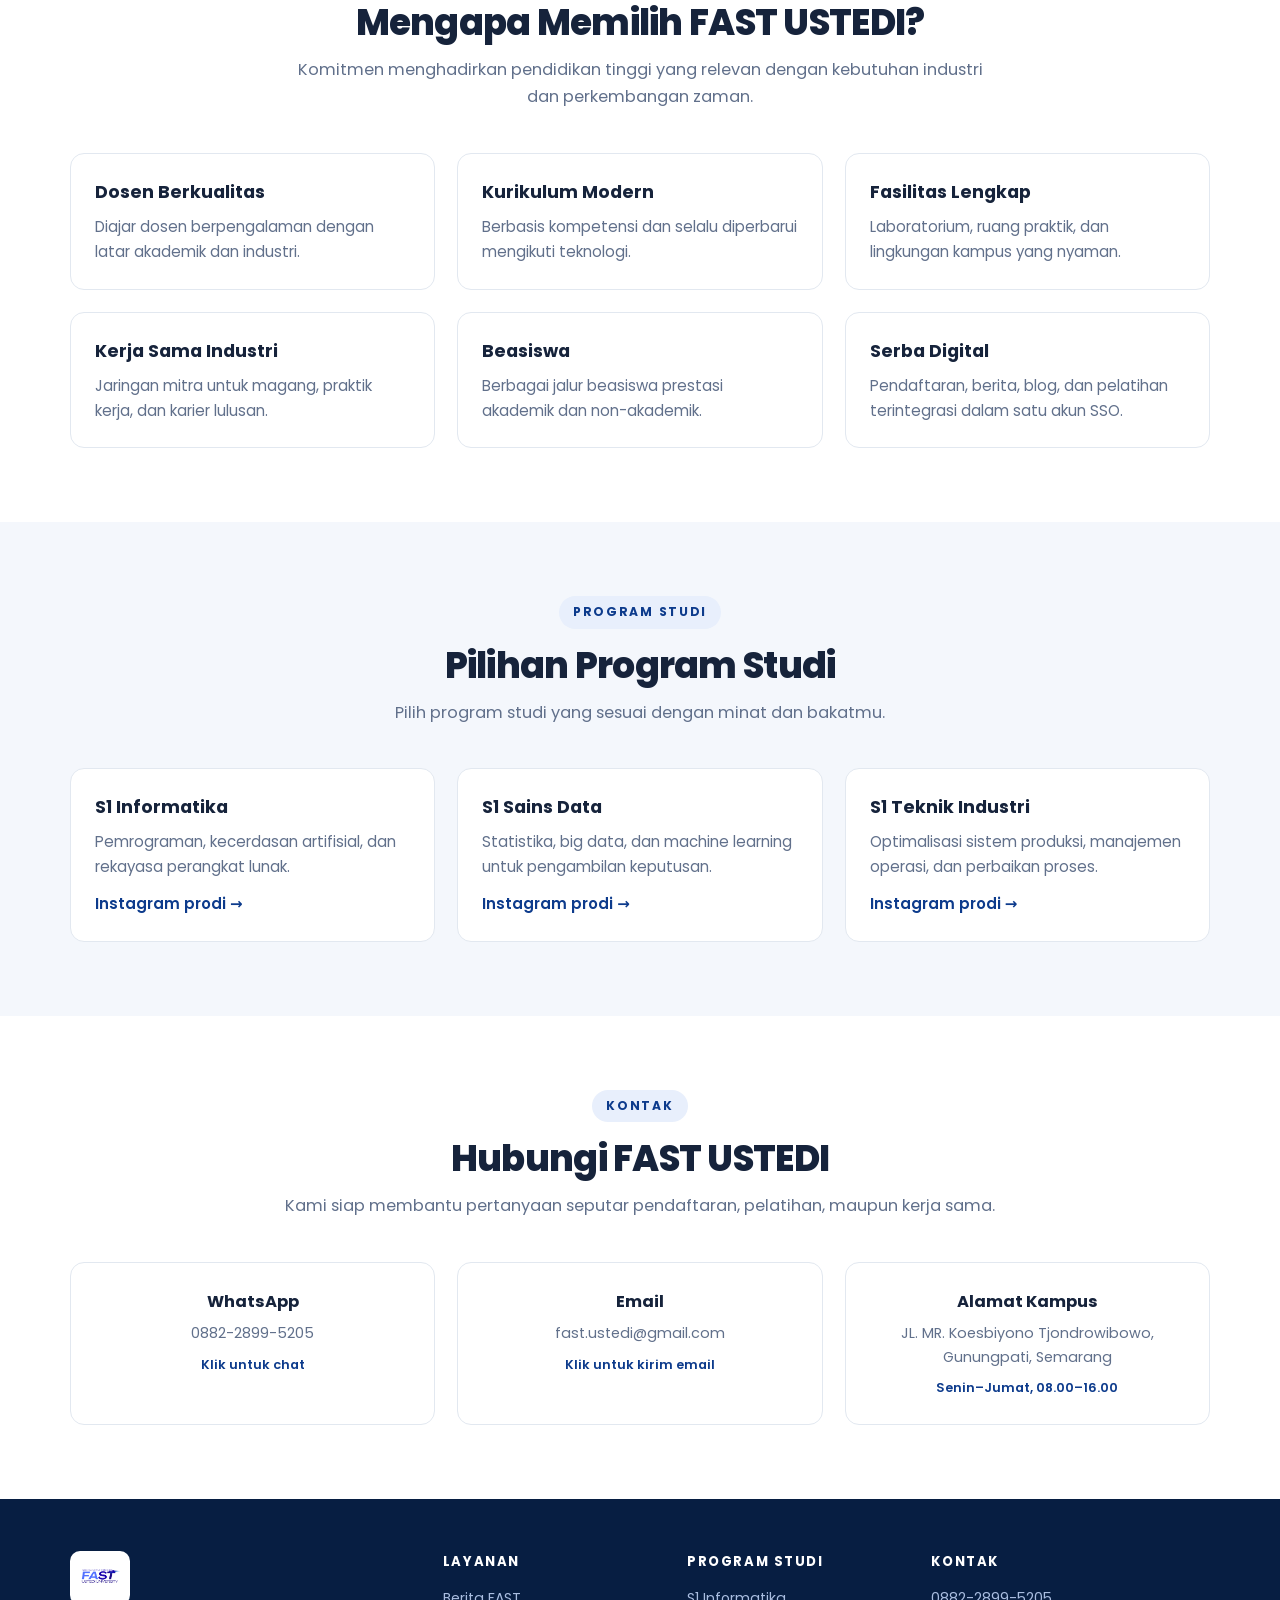
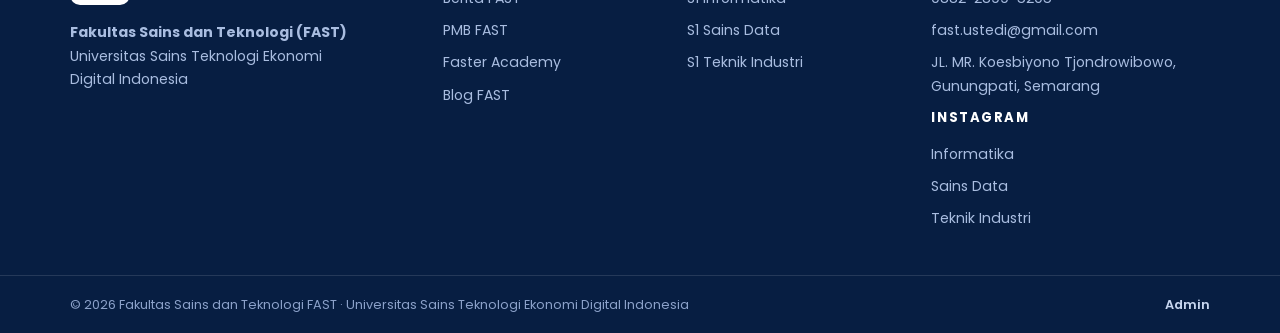
==== commit ccbdb5d6: "Perbaiki publikasi berita, muat artikel blog, footer, dan panel admin" ====
--- a/index.html
+++ b/index.html
@@ -10,8 +10,8 @@
   <link rel="preconnect" href="https://fonts.googleapis.com" />
   <link rel="preconnect" href="https://fonts.gstatic.com" crossorigin />
   <link href="https://fonts.googleapis.com/css2?family=Poppins:wght@400;500;600;700;800&display=swap" rel="stylesheet" />
-  <link rel="stylesheet" href="/assets/css/fast.css?v=20261122i" />
-  <link rel="stylesheet" href="/assets/css/portal.css?v=20261122i" />
+  <link rel="stylesheet" href="/assets/css/fast.css?v=20261126a" />
+  <link rel="stylesheet" href="/assets/css/portal.css?v=20261126a" />
 </head>
 <body class="portal">
 
@@ -137,12 +137,12 @@
 
   <script>window.FAST_BASE = "/";</script>
   <script>window.FAST_PAGE = { modul: "portal", nav: [{ label: "Layanan", href: "#layanan" }, { label: "Berita", href: "#berita-terbaru" }, { label: "Blog", href: "#blog-terbaru" }, { label: "Kontak", href: "#kontak" }] };</script>
-  <script src="/assets/js/config.js?v=20261122i"></script>
-  <script src="/assets/js/cms.js?v=20261122i"></script>
-  <script src="/assets/js/data.js?v=20261122i"></script>
-  <script src="/assets/js/auth.js?v=20261122i"></script>
-  <script src="/assets/js/ui.js?v=20261122i"></script>
-  <script src="/assets/js/monitoring.js?v=20261122i"></script>
-  <script src="/assets/js/portal.js?v=20261122i"></script>
+  <script src="/assets/js/config.js?v=20261126a"></script>
+  <script src="/assets/js/cms.js?v=20261126a"></script>
+  <script src="/assets/js/data.js?v=20261126a"></script>
+  <script src="/assets/js/auth.js?v=20261126a"></script>
+  <script src="/assets/js/ui.js?v=20261126a"></script>
+  <script src="/assets/js/monitoring.js?v=20261126a"></script>
+  <script src="/assets/js/portal.js?v=20261126a"></script>
 </body>
 </html>
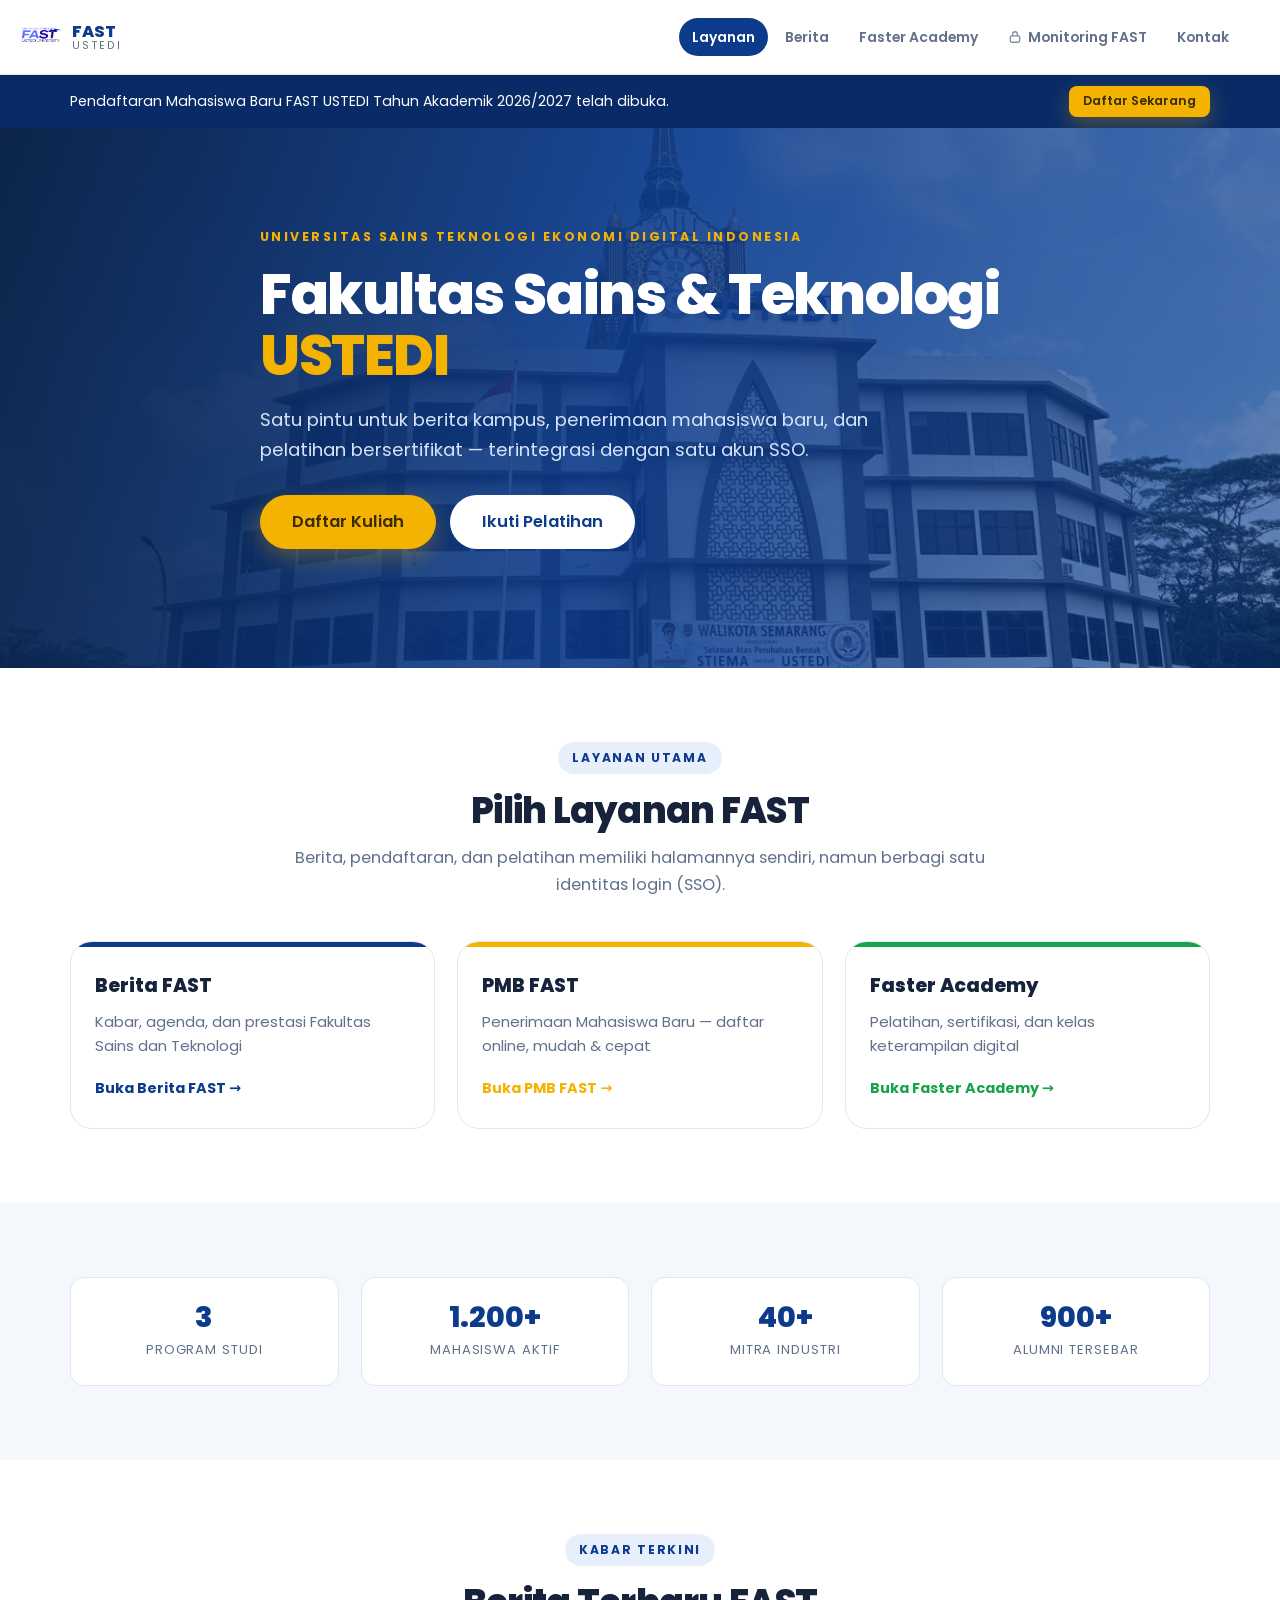
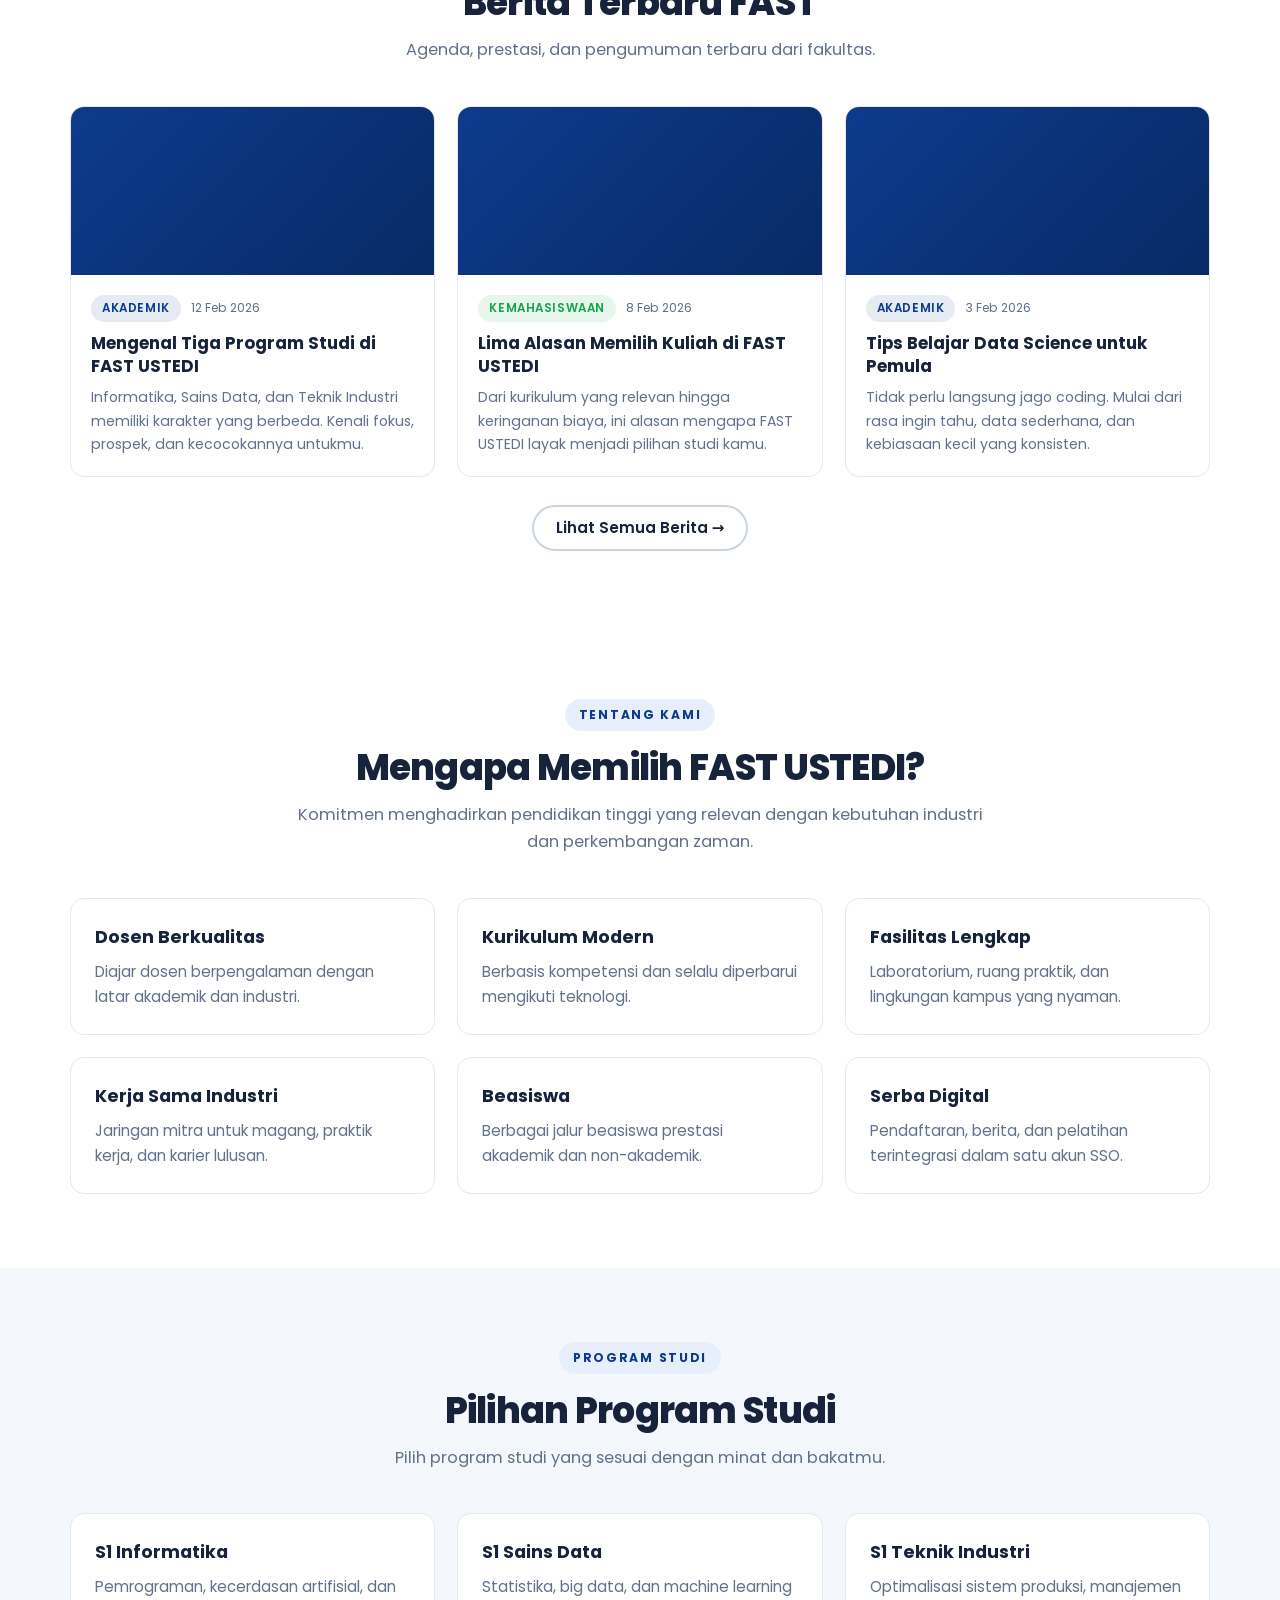
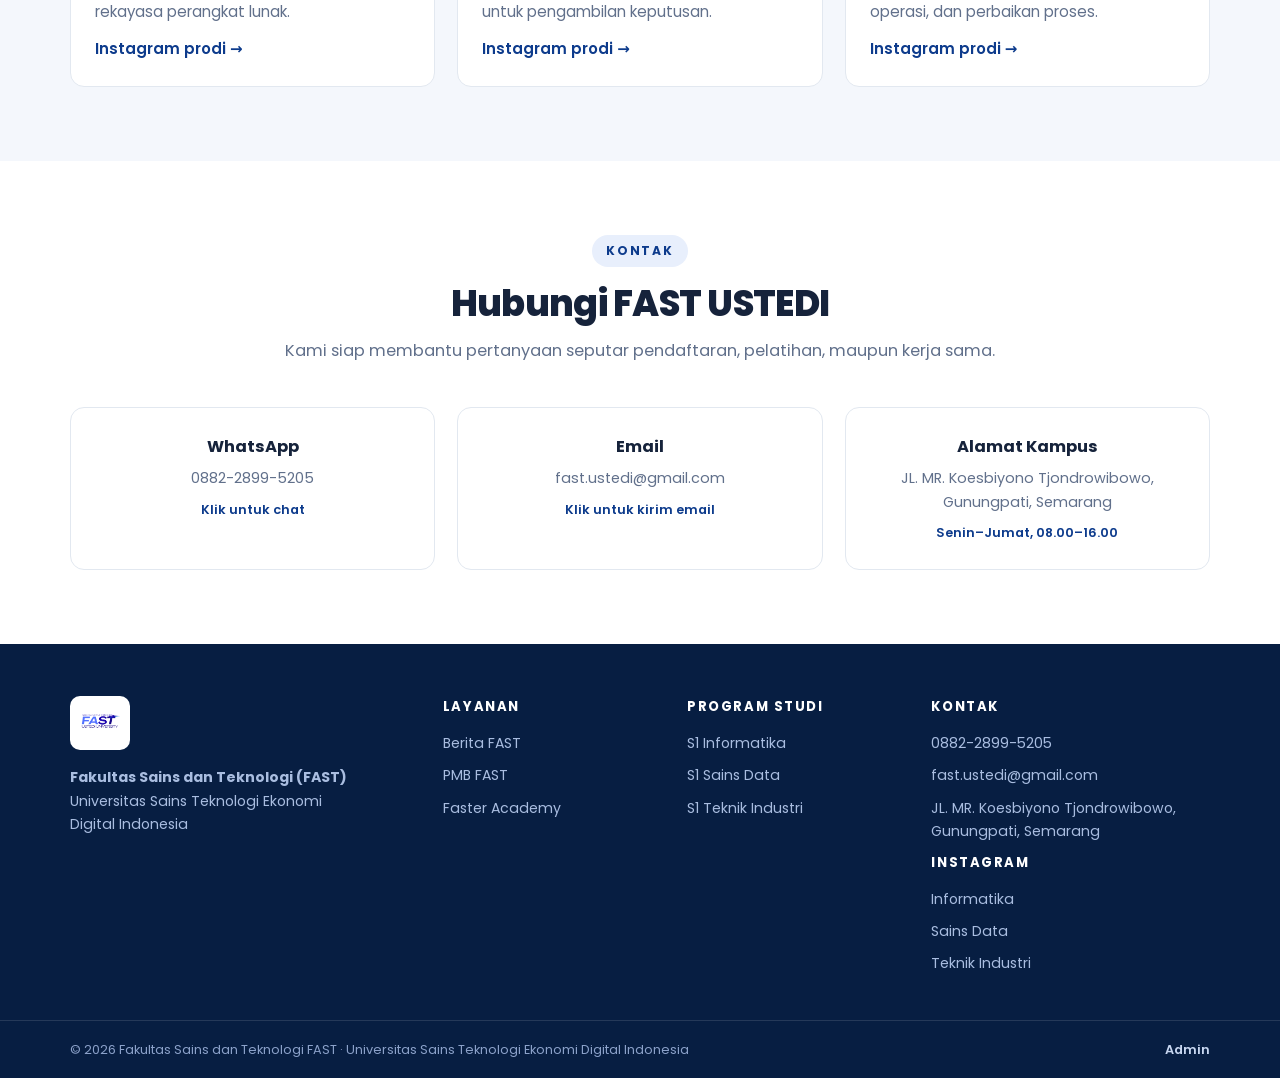
==== commit 243910c1: "Gabungkan Blog ke Berita, aktifkan mode realtime berita" ====
--- a/index.html
+++ b/index.html
@@ -3,15 +3,15 @@
 <head>
   <meta charset="UTF-8" />
   <meta name="viewport" content="width=device-width, initial-scale=1.0" />
-  <meta name="description" content="Portal resmi Fakultas Sains dan Teknologi USTEDI — Berita, Blog, Penerimaan Mahasiswa Baru (PMB), dan Faster Academy dalam satu sistem terintegrasi SSO." />
+  <meta name="description" content="Portal resmi Fakultas Sains dan Teknologi USTEDI — Berita, Penerimaan Mahasiswa Baru (PMB), dan Faster Academy dalam satu sistem terintegrasi SSO." />
   <meta name="theme-color" content="#0d3b8c" />
   <title>FAST USTEDI — Fakultas Sains dan Teknologi</title>
   <link rel="icon" href="/assets/img/logo-fast.png" />
   <link rel="preconnect" href="https://fonts.googleapis.com" />
   <link rel="preconnect" href="https://fonts.gstatic.com" crossorigin />
   <link href="https://fonts.googleapis.com/css2?family=Poppins:wght@400;500;600;700;800&display=swap" rel="stylesheet" />
-  <link rel="stylesheet" href="/assets/css/fast.css?v=20261126a" />
-  <link rel="stylesheet" href="/assets/css/portal.css?v=20261126a" />
+  <link rel="stylesheet" href="/assets/css/fast.css?v=20261126c" />
+  <link rel="stylesheet" href="/assets/css/portal.css?v=20261126c" />
 </head>
 <body class="portal">
 
@@ -33,7 +33,7 @@
       <p class="hero-label" id="heroLabel">Universitas Sains Teknologi Ekonomi Digital Indonesia</p>
       <h1 id="heroJudul">Fakultas Sains &amp; Teknologi <span>USTEDI</span></h1>
       <p class="hero-sub" id="heroSub">
-        Satu pintu untuk <strong>berita kampus</strong>, <strong>artikel blog</strong>,
+        Satu pintu untuk <strong>berita kampus</strong>,
         <strong>penerimaan mahasiswa baru</strong>, dan <strong>pelatihan bersertifikat</strong>
         — terintegrasi dengan satu akun SSO.
       </p>
@@ -50,7 +50,7 @@
       <div class="bagian-kepala">
         <span class="bagian-label">Layanan Utama</span>
         <h2 class="bagian-judul">Pilih Layanan FAST</h2>
-        <p class="bagian-desk">Berita, blog, pendaftaran, dan pelatihan memiliki halamannya sendiri, namun berbagi satu identitas login (SSO).</p>
+        <p class="bagian-desk">Berita, pendaftaran, dan pelatihan memiliki halamannya sendiri, namun berbagi satu identitas login (SSO).</p>
       </div>
       <div class="grid grid-4" id="kartuLayanan"></div>
     </div>
@@ -80,22 +80,6 @@
     </div>
   </section>
 
-  <!-- ===== BLOG TERBARU ===== -->
-  <section class="bagian bagian-alt" id="blog-terbaru">
-    <div class="wadah">
-      <div class="bagian-kepala">
-        <span class="bagian-label">Blog FAST</span>
-        <h2 class="bagian-judul">Artikel &amp; Gagasan Terbaru</h2>
-        <p class="bagian-desk">Wawasan, tips, dan cerita dari sivitas akademika Fakultas Sains dan Teknologi.</p>
-      </div>
-      <div class="grid grid-3" id="blogGrid">
-        <div class="pemuat"><span class="pemuat-lingkar"></span><span>Memuat artikel…</span></div>
-      </div>
-      <div class="tengah mt-3">
-        <a href="/blog/" class="btn btn-garis">Lihat Semua Artikel →</a>
-      </div>
-    </div>
-  </section>
 
   <!-- ===== KEUNGGULAN ===== -->
   <section class="bagian" id="keunggulan">
@@ -136,13 +120,13 @@
   <div id="fast-footer"></div>
 
   <script>window.FAST_BASE = "/";</script>
-  <script>window.FAST_PAGE = { modul: "portal", nav: [{ label: "Layanan", href: "#layanan" }, { label: "Berita", href: "#berita-terbaru" }, { label: "Blog", href: "#blog-terbaru" }, { label: "Kontak", href: "#kontak" }] };</script>
-  <script src="/assets/js/config.js?v=20261126a"></script>
-  <script src="/assets/js/cms.js?v=20261126a"></script>
-  <script src="/assets/js/data.js?v=20261126a"></script>
-  <script src="/assets/js/auth.js?v=20261126a"></script>
-  <script src="/assets/js/ui.js?v=20261126a"></script>
-  <script src="/assets/js/monitoring.js?v=20261126a"></script>
-  <script src="/assets/js/portal.js?v=20261126a"></script>
+  <script>window.FAST_PAGE = { modul: "portal", nav: [{ label: "Layanan", href: "#layanan" }, { label: "Berita", href: "#berita-terbaru" }, { label: "Kontak", href: "#kontak" }] };</script>
+  <script src="/assets/js/config.js?v=20261126c"></script>
+  <script src="/assets/js/cms.js?v=20261126c"></script>
+  <script src="/assets/js/data.js?v=20261126c"></script>
+  <script src="/assets/js/auth.js?v=20261126c"></script>
+  <script src="/assets/js/ui.js?v=20261126c"></script>
+  <script src="/assets/js/monitoring.js?v=20261126c"></script>
+  <script src="/assets/js/portal.js?v=20261126c"></script>
 </body>
 </html>
